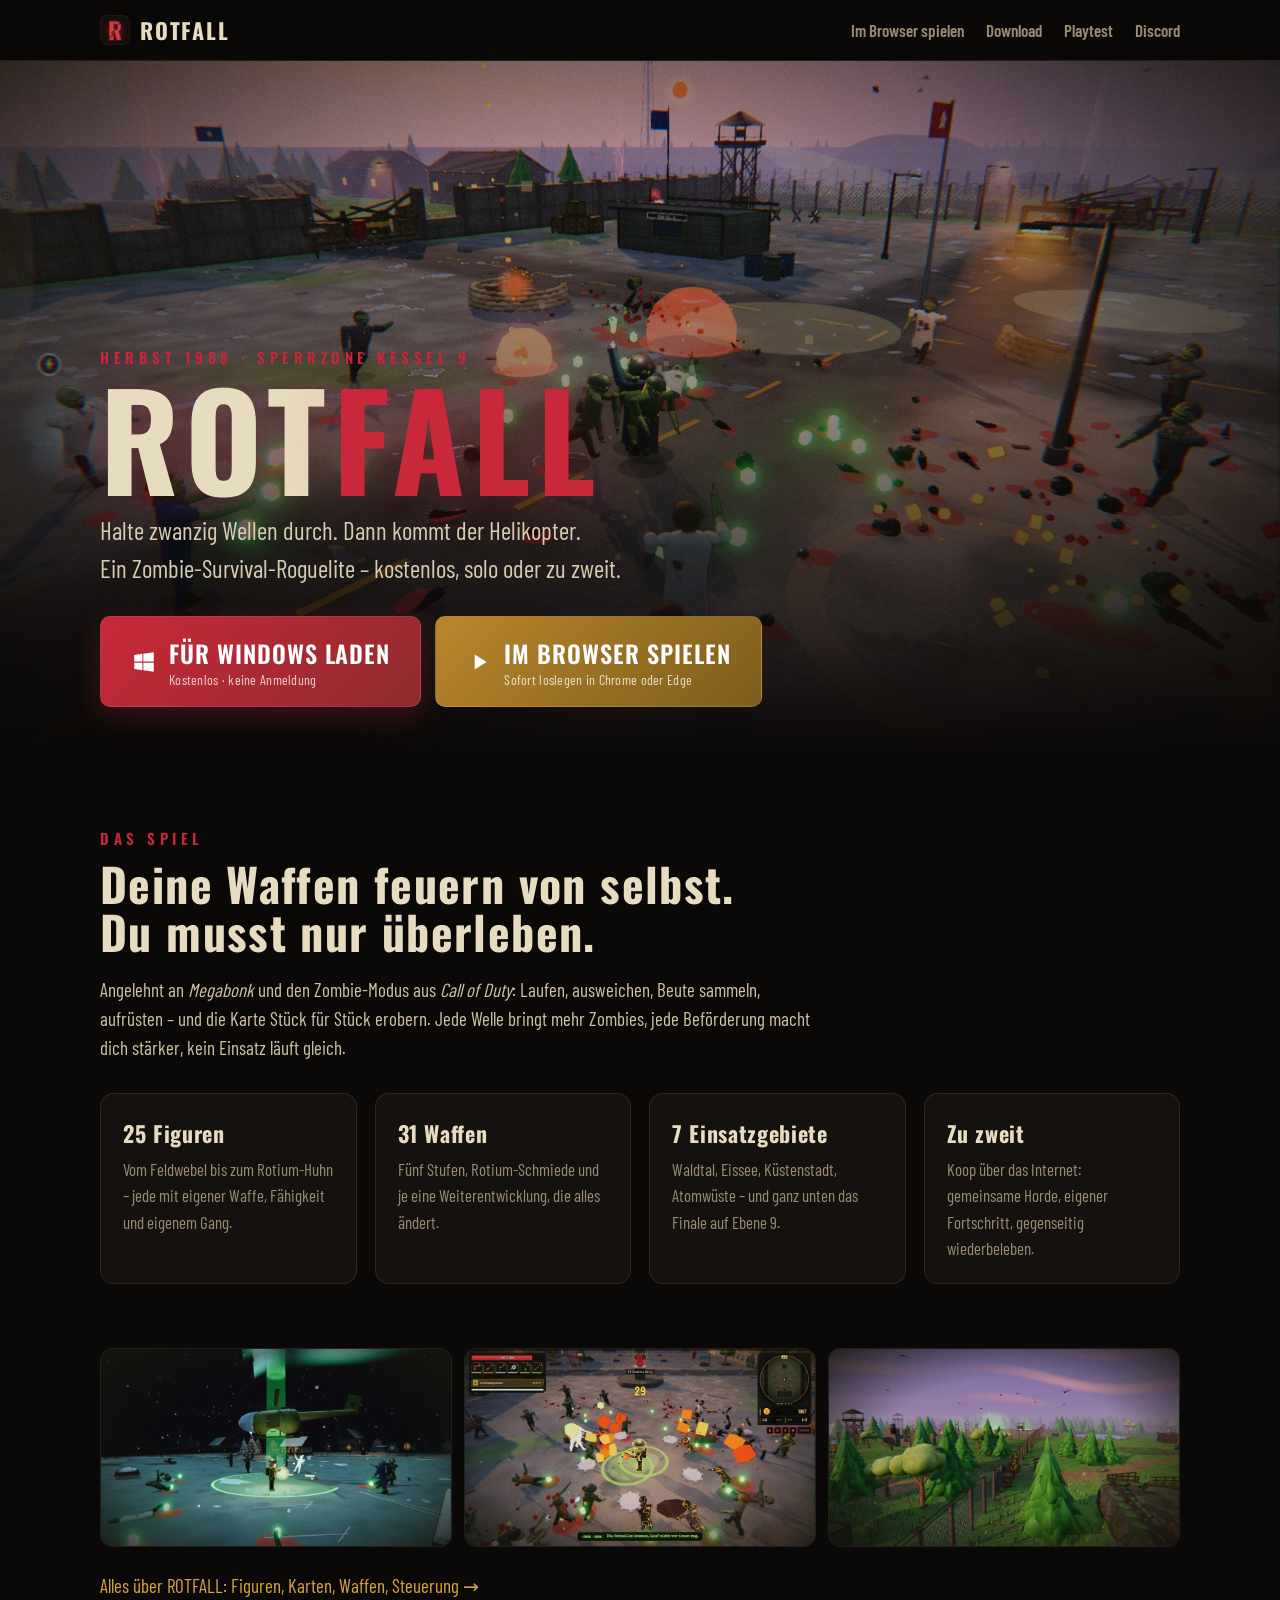
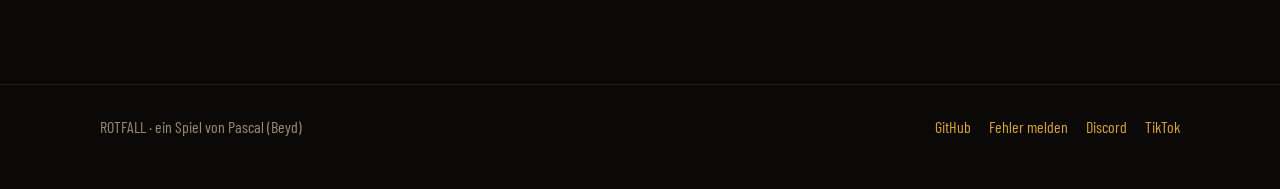
==== index.html @ 75b45760 "ROTFALL v3.0: neue Readme, Startseite, Download-Seite /release/, Testversion auf Godot [skip ci]" ====
<!DOCTYPE html>
<html lang="de">
<head>
<meta charset="utf-8">
<meta name="viewport" content="width=device-width, initial-scale=1">
<title>ROTFALL – Zombie-Survival-Roguelite · Kalter Krieg 1968</title>
<meta name="description" content="Kostenloses 3D-Zombie-Survival-Roguelite im Kalten Krieg 1968. Halte zwanzig Wellen durch. Dann kommt der Helikopter. Für Windows und im Browser.">
<meta property="og:title" content="ROTFALL">
<meta property="og:description" content="Halte zwanzig Wellen durch. Dann kommt der Helikopter. Kostenlos für Windows und im Browser.">
<meta property="og:image" content="https://beydo7.github.io/rotfall-releases/media/site/hero.jpg">
<link rel="icon" href="media/site/icon.png">
<link rel="stylesheet" href="media/site/site.css">
</head>
<body>
<header class="top"><div class="wrap">
  <a class="brand" href="./"><img src="media/site/icon.png" alt="">ROTFALL</a>
  <nav>
    <a href="play/">Im Browser spielen</a>
    <a href="release/">Download</a>
    <a class="hide-s" href="test/">Playtest</a>
    <a href="https://discord.gg/6yuVzSg8vg">Discord</a>
  </nav>
</div></header>

<div class="hero">
  <img class="bg" src="media/site/hero.jpg" alt="">
  <div class="wrap">
    <div class="kicker">Herbst 1968 · Sperrzone Kessel 9</div>
    <div class="logo">ROT<b>FALL</b></div>
    <p class="tag">Halte zwanzig Wellen durch. Dann kommt der Helikopter.<br>Ein Zombie-Survival-Roguelite – kostenlos, solo oder zu zweit.</p>
    <div class="btns">
      <a class="btn red big" href="release/">
        <svg viewBox="0 0 24 24" fill="currentColor"><path d="M3 5.5 10.5 4.4v7.1H3V5.5zm0 13 7.5 1.1v-7H3v5.9zm8.4 1.2L21 21v-8.4h-9.6v7.1zm0-15.4v7.2H21V3l-9.6 1.3z"/></svg>
        <span>Für Windows laden<small>Kostenlos · keine Anmeldung</small></span>
      </a>
      <a class="btn gold big" href="play/">
        <svg viewBox="0 0 24 24" fill="currentColor"><path d="M8 5v14l11-7z"/></svg>
        <span>Im Browser spielen<small>Sofort loslegen in Chrome oder Edge</small></span>
      </a>
    </div>
  </div>
</div>

<section><div class="wrap">
  <div class="kicker">Das Spiel</div>
  <h2>Deine Waffen feuern von selbst.<br>Du musst nur überleben.</h2>
  <p class="lead">Angelehnt an <i>Megabonk</i> und den Zombie-Modus aus <i>Call of Duty</i>: Laufen, ausweichen, Beute sammeln, aufrüsten – und die Karte Stück für Stück erobern. Jede Welle bringt mehr Zombies, jede Beförderung macht dich stärker, kein Einsatz läuft gleich.</p>
  <div class="grid" style="margin-top:30px">
    <div class="card"><h3>25 Figuren</h3><p>Vom Feldwebel bis zum Rotium-Huhn – jede mit eigener Waffe, Fähigkeit und eigenem Gang.</p></div>
    <div class="card"><h3>31 Waffen</h3><p>Fünf Stufen, Rotium-Schmiede und je eine Weiterentwicklung, die alles ändert.</p></div>
    <div class="card"><h3>7 Einsatzgebiete</h3><p>Waldtal, Eissee, Küstenstadt, Atomwüste – und ganz unten das Finale auf Ebene 9.</p></div>
    <div class="card"><h3>Zu zweit</h3><p>Koop über das Internet: gemeinsame Horde, eigener Fortschritt, gegenseitig wiederbeleben.</p></div>
  </div>
</div></section>

<section style="padding-top:0"><div class="wrap">
  <div class="shots">
    <img src="media/site/shot-1.jpg" alt="Szene aus ROTFALL" loading="lazy">
    <img src="media/site/shot-2.jpg" alt="Szene aus ROTFALL" loading="lazy">
    <img src="media/site/shot-3.jpg" alt="Szene aus ROTFALL" loading="lazy">
  </div>
  <p style="margin-top:24px"><a href="https://github.com/beydo7/rotfall-releases#readme">Alles über ROTFALL: Figuren, Karten, Waffen, Steuerung →</a></p>
</div></section>

<footer><div class="wrap">
  <span>ROTFALL · ein Spiel von Pascal (Beyd)</span>
  <nav>
    <a href="https://github.com/beydo7/rotfall-releases">GitHub</a>
    <a href="https://github.com/beydo7/rotfall-releases/issues/new/choose">Fehler melden</a>
    <a href="https://discord.gg/6yuVzSg8vg">Discord</a>
    <a href="https://tiktok.com/@beydyoyo">TikTok</a>
  </nav>
</div></footer>
</body>
</html>
---- media/site/site.css ----
/* ROTFALL – gemeinsamer Stil der Seiten (Startseite, Download) */
@font-face { font-family: Oswald; font-weight: 600; font-display: swap; src: url(oswald-latin-600-normal.woff2) format("woff2"); }
@font-face { font-family: Oswald; font-weight: 700; font-display: swap; src: url(oswald-latin-700-normal.woff2) format("woff2"); }
@font-face { font-family: Barlow; font-weight: 400; font-display: swap; src: url(barlow-condensed-latin-400-normal.woff2) format("woff2"); }
@font-face { font-family: Barlow; font-weight: 600; font-display: swap; src: url(barlow-condensed-latin-600-normal.woff2) format("woff2"); }

:root {
  --bg: #0b0908; --panel: #15110e; --line: rgba(232, 220, 192, .1); --text: #e8dcc0; --mute: #9a8b74;
  --red: #c8283a; --red2: #8f2c2c; --gold: #d9a441; --blue: #2c5d84; --green: #3f7a3a;
}
* { box-sizing: border-box; }
html { scroll-behavior: smooth; }
body { margin: 0; background: var(--bg); color: var(--text); font: 400 19px/1.55 Barlow, "Arial Narrow", system-ui, sans-serif; -webkit-font-smoothing: antialiased; }
a { color: var(--gold); text-decoration: none; }
a:hover { text-decoration: underline; }
h1, h2, h3, .logo { font-family: Oswald, Impact, "Arial Narrow", sans-serif; font-weight: 700; letter-spacing: .03em; margin: 0; }
.wrap { width: min(1080px, 92vw); margin: 0 auto; }

/* Kopfzeile */
.top { position: sticky; top: 0; z-index: 5; backdrop-filter: blur(10px); background: rgba(11, 9, 8, .72); border-bottom: 1px solid var(--line); }
.top .wrap { display: flex; align-items: center; gap: 18px; height: 60px; }
.top .brand { display: flex; align-items: center; gap: 10px; color: var(--text); font: 700 22px Oswald, sans-serif; letter-spacing: .08em; }
.top .brand img { width: 30px; height: 30px; border-radius: 7px; }
.top nav { margin-left: auto; display: flex; gap: 22px; font-weight: 600; font-size: 17px; }
.top nav a { color: var(--mute); }
.top nav a:hover, .top nav a.on { color: var(--text); text-decoration: none; }

/* Hero */
.hero { position: relative; min-height: min(78vh, 720px); display: flex; align-items: flex-end; overflow: hidden; }
.hero img.bg { position: absolute; inset: 0; width: 100%; height: 100%; object-fit: cover; }
.hero::after { content: ""; position: absolute; inset: 0; background: linear-gradient(180deg, rgba(11,9,8,.15) 0%, rgba(11,9,8,.35) 45%, var(--bg) 100%); }
.hero .wrap { position: relative; z-index: 1; padding: 0 0 56px; }
.logo { font-size: clamp(64px, 12vw, 132px); line-height: .9; letter-spacing: .05em; text-shadow: 0 0 60px rgba(200, 40, 58, .35); }
.logo b { color: var(--red); font-weight: inherit; }
.tag { margin: 14px 0 28px; font-size: clamp(19px, 2.4vw, 25px); color: #d8cbb0; max-width: 640px; }

/* Knöpfe */
.btns { display: flex; flex-wrap: wrap; gap: 14px; }
.btn { display: inline-flex; align-items: center; gap: 12px; padding: 14px 24px; border-radius: 10px; font: 600 20px Oswald, sans-serif;
  letter-spacing: .04em; color: #fff; text-transform: uppercase; border: 1px solid rgba(255,255,255,.08); transition: transform .15s, filter .15s; }
.btn:hover { text-decoration: none; transform: translateY(-2px); filter: brightness(1.12); }
.btn small { display: block; font: 400 14px Barlow, sans-serif; letter-spacing: .02em; text-transform: none; opacity: .8; }
.btn svg { width: 26px; height: 26px; flex: none; }
.btn.red { background: linear-gradient(135deg, var(--red), var(--red2)); box-shadow: 0 8px 28px rgba(200, 40, 58, .25); }
.btn.gold { background: linear-gradient(135deg, #b8862c, #7e5d1b); }
.btn.ghost { background: rgba(255,255,255,.04); color: var(--text); }
.btn.big { padding: 18px 30px; font-size: 24px; }
.btn.off { opacity: .5; pointer-events: none; }

/* Abschnitte */
section { padding: 64px 0; }
.kicker { font: 600 15px Oswald, sans-serif; letter-spacing: .3em; text-transform: uppercase; color: var(--red); margin-bottom: 10px; }
h2 { font-size: clamp(32px, 4.4vw, 46px); line-height: 1.05; margin-bottom: 18px; }
.lead { color: #cfc2a6; max-width: 720px; }
.grid { display: grid; gap: 18px; grid-template-columns: repeat(auto-fit, minmax(240px, 1fr)); }
.card { background: var(--panel); border: 1px solid var(--line); border-radius: 14px; padding: 22px; }
.card h3 { font-size: 22px; margin-bottom: 6px; }
.card p { margin: 0; color: var(--mute); font-size: 17px; }
.shots { display: grid; gap: 12px; grid-template-columns: repeat(auto-fit, minmax(300px, 1fr)); }
.shots img { width: 100%; border-radius: 12px; border: 1px solid var(--line); display: block; }
.steps { counter-reset: s; display: grid; gap: 14px; grid-template-columns: repeat(auto-fit, minmax(230px, 1fr)); }
.steps .card { position: relative; padding-top: 50px; }
.steps .card::before { counter-increment: s; content: counter(s); position: absolute; top: 16px; left: 22px; font: 700 26px Oswald, sans-serif; color: var(--red); }
table.spec { width: 100%; border-collapse: collapse; font-size: 17px; }
table.spec th, table.spec td { text-align: left; padding: 10px 12px; border-bottom: 1px solid var(--line); vertical-align: top; }
table.spec th { font: 600 15px Oswald, sans-serif; letter-spacing: .12em; text-transform: uppercase; color: var(--mute); }
table.spec td:first-child { color: var(--mute); white-space: nowrap; }
.notes { font-size: 17px; color: #cfc2a6; }
.notes h1, .notes h2, .notes h3 { font-size: 24px; margin: 22px 0 8px; }
.notes ul { padding-left: 22px; margin: 6px 0; }
.pill { display: inline-block; padding: 3px 10px; border-radius: 99px; font-size: 14px; background: rgba(255,255,255,.06); color: var(--mute); margin-right: 6px; }
footer { border-top: 1px solid var(--line); padding: 30px 0 50px; color: var(--mute); font-size: 16px; }
footer .wrap { display: flex; flex-wrap: wrap; gap: 20px; justify-content: space-between; }
footer nav { display: flex; gap: 18px; }
@media (max-width: 640px) { .top nav { gap: 14px; font-size: 15px; } .top nav .hide-s { display: none; } }
@media (prefers-reduced-motion: reduce) { * { transition: none !important; scroll-behavior: auto !important; } }
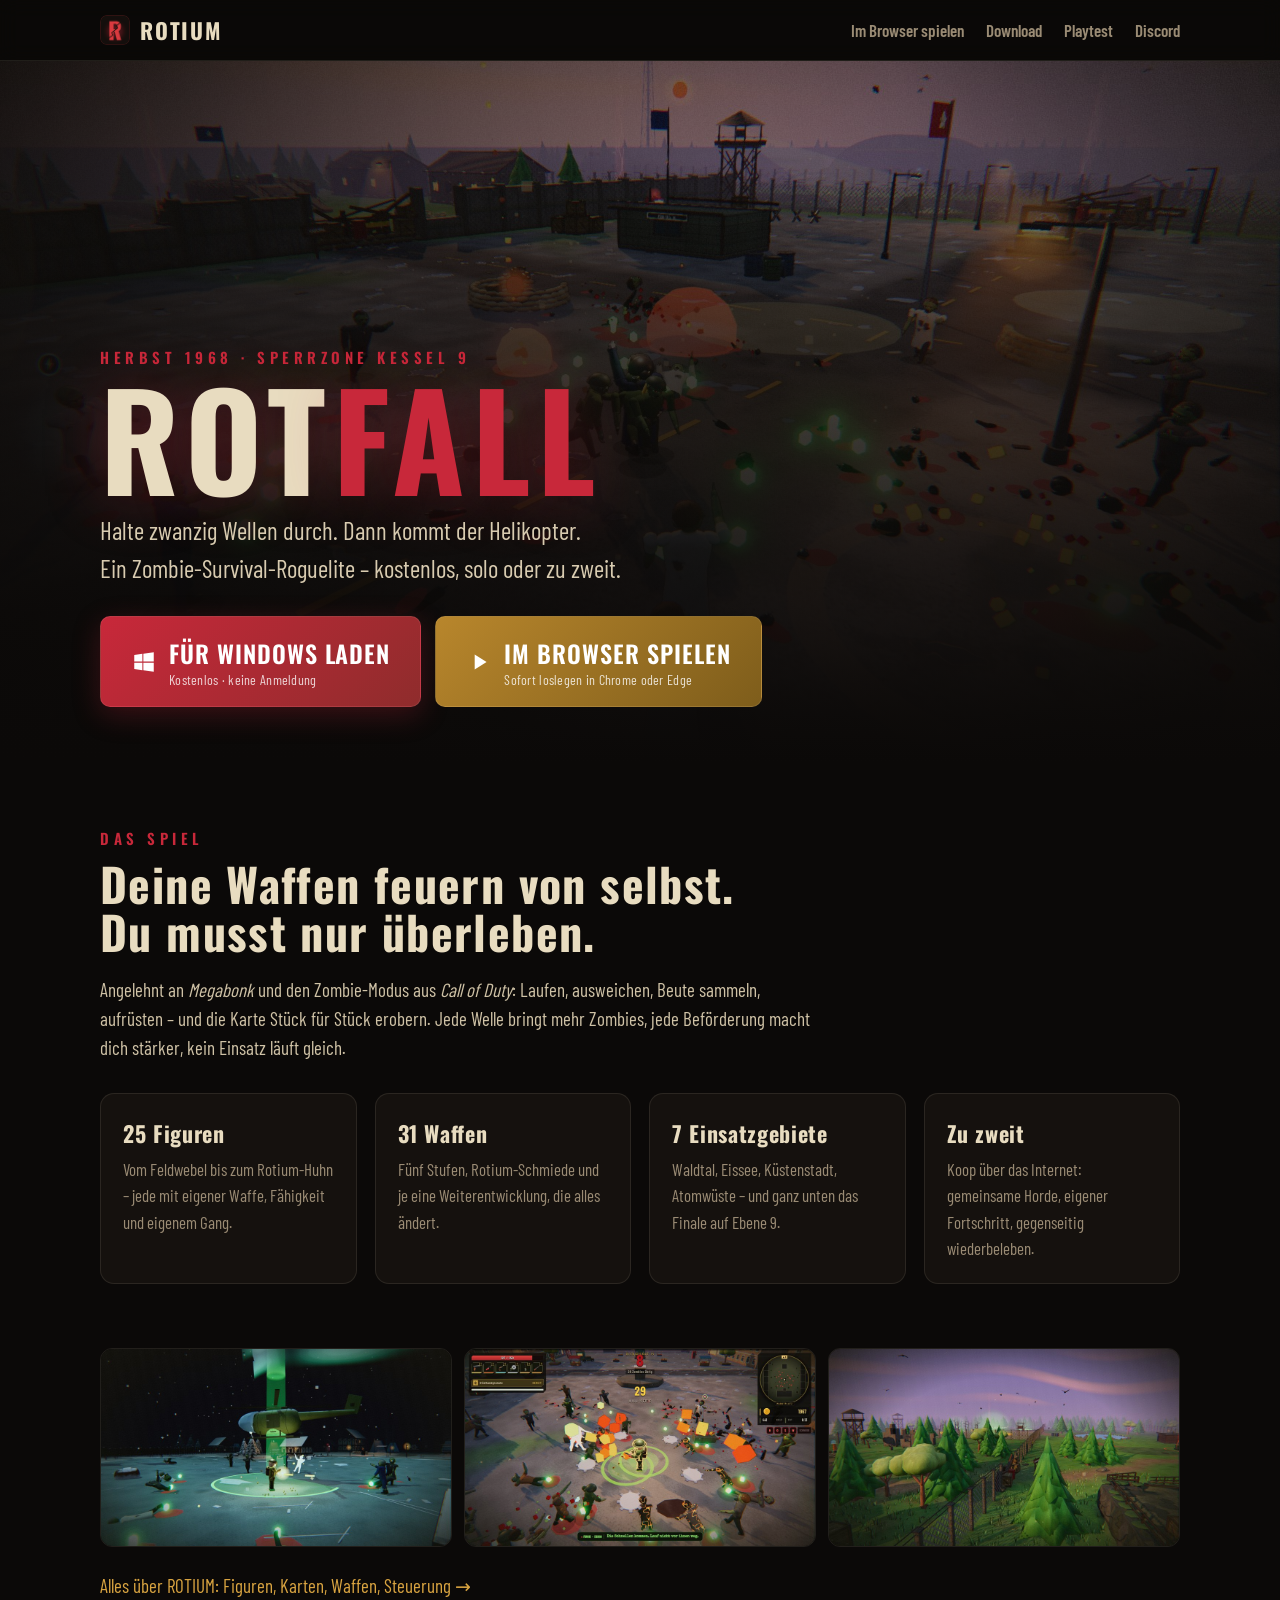
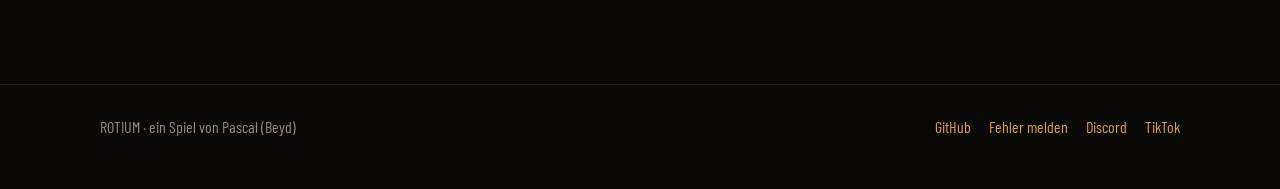
==== commit 097bacc6: "Umbenennung ROTFALL → ROTIUM: Seiten, README, Titelbild, Vorlagen, Discord-Funker Co-Authored-By: Cl" ====
--- a/index.html
+++ b/index.html
@@ -3,17 +3,17 @@
 <head>
 <meta charset="utf-8">
 <meta name="viewport" content="width=device-width, initial-scale=1">
-<title>ROTFALL – Zombie-Survival-Roguelite · Kalter Krieg 1968</title>
+<title>ROTIUM – Zombie-Survival-Roguelite · Kalter Krieg 1968</title>
 <meta name="description" content="Kostenloses 3D-Zombie-Survival-Roguelite im Kalten Krieg 1968. Halte zwanzig Wellen durch. Dann kommt der Helikopter. Für Windows und im Browser.">
-<meta property="og:title" content="ROTFALL">
+<meta property="og:title" content="ROTIUM">
 <meta property="og:description" content="Halte zwanzig Wellen durch. Dann kommt der Helikopter. Kostenlos für Windows und im Browser.">
-<meta property="og:image" content="https://beydo7.github.io/rotfall-releases/media/site/hero.jpg">
+<meta property="og:image" content="https://beydo7.github.io/rotium-releases/media/site/hero.jpg">
 <link rel="icon" href="media/site/icon.png">
 <link rel="stylesheet" href="media/site/site.css">
 </head>
 <body>
 <header class="top"><div class="wrap">
-  <a class="brand" href="./"><img src="media/site/icon.png" alt="">ROTFALL</a>
+  <a class="brand" href="./"><img src="media/site/icon.png" alt="">ROTIUM</a>
   <nav>
     <a href="play/">Im Browser spielen</a>
     <a href="release/">Download</a>
@@ -55,18 +55,18 @@
 
 <section style="padding-top:0"><div class="wrap">
   <div class="shots">
-    <img src="media/site/shot-1.jpg" alt="Szene aus ROTFALL" loading="lazy">
-    <img src="media/site/shot-2.jpg" alt="Szene aus ROTFALL" loading="lazy">
-    <img src="media/site/shot-3.jpg" alt="Szene aus ROTFALL" loading="lazy">
+    <img src="media/site/shot-1.jpg" alt="Szene aus ROTIUM" loading="lazy">
+    <img src="media/site/shot-2.jpg" alt="Szene aus ROTIUM" loading="lazy">
+    <img src="media/site/shot-3.jpg" alt="Szene aus ROTIUM" loading="lazy">
   </div>
-  <p style="margin-top:24px"><a href="https://github.com/beydo7/rotfall-releases#readme">Alles über ROTFALL: Figuren, Karten, Waffen, Steuerung →</a></p>
+  <p style="margin-top:24px"><a href="https://github.com/beydo7/rotium-releases#readme">Alles über ROTIUM: Figuren, Karten, Waffen, Steuerung →</a></p>
 </div></section>
 
 <footer><div class="wrap">
-  <span>ROTFALL · ein Spiel von Pascal (Beyd)</span>
+  <span>ROTIUM · ein Spiel von Pascal (Beyd)</span>
   <nav>
-    <a href="https://github.com/beydo7/rotfall-releases">GitHub</a>
-    <a href="https://github.com/beydo7/rotfall-releases/issues/new/choose">Fehler melden</a>
+    <a href="https://github.com/beydo7/rotium-releases">GitHub</a>
+    <a href="https://github.com/beydo7/rotium-releases/issues/new/choose">Fehler melden</a>
     <a href="https://discord.gg/6yuVzSg8vg">Discord</a>
     <a href="https://tiktok.com/@beydyoyo">TikTok</a>
   </nav>
--- a/media/site/site.css
+++ b/media/site/site.css
@@ -1,4 +1,4 @@
-/* ROTFALL – gemeinsamer Stil der Seiten (Startseite, Download) */
+/* ROTIUM – gemeinsamer Stil der Seiten (Startseite, Download) */
 @font-face { font-family: Oswald; font-weight: 600; font-display: swap; src: url(oswald-latin-600-normal.woff2) format("woff2"); }
 @font-face { font-family: Oswald; font-weight: 700; font-display: swap; src: url(oswald-latin-700-normal.woff2) format("woff2"); }
 @font-face { font-family: Barlow; font-weight: 400; font-display: swap; src: url(barlow-condensed-latin-400-normal.woff2) format("woff2"); }
@@ -28,7 +28,7 @@
 /* Hero */
 .hero { position: relative; min-height: min(78vh, 720px); display: flex; align-items: flex-end; overflow: hidden; }
 .hero img.bg { position: absolute; inset: 0; width: 100%; height: 100%; object-fit: cover; }
-.hero::after { content: ""; position: absolute; inset: 0; background: linear-gradient(180deg, rgba(11,9,8,.15) 0%, rgba(11,9,8,.35) 45%, var(--bg) 100%); }
+.hero::after { content: ""; position: absolute; inset: 0; background: linear-gradient(180deg, rgba(11,9,8,.25) 0%, rgba(11,9,8,.7) 40%, rgba(11,9,8,.88) 70%, var(--bg) 100%), linear-gradient(90deg, rgba(11,9,8,.6), transparent 70%); }
 .hero .wrap { position: relative; z-index: 1; padding: 0 0 56px; }
 .logo { font-size: clamp(64px, 12vw, 132px); line-height: .9; letter-spacing: .05em; text-shadow: 0 0 60px rgba(200, 40, 58, .35); }
 .logo b { color: var(--red); font-weight: inherit; }
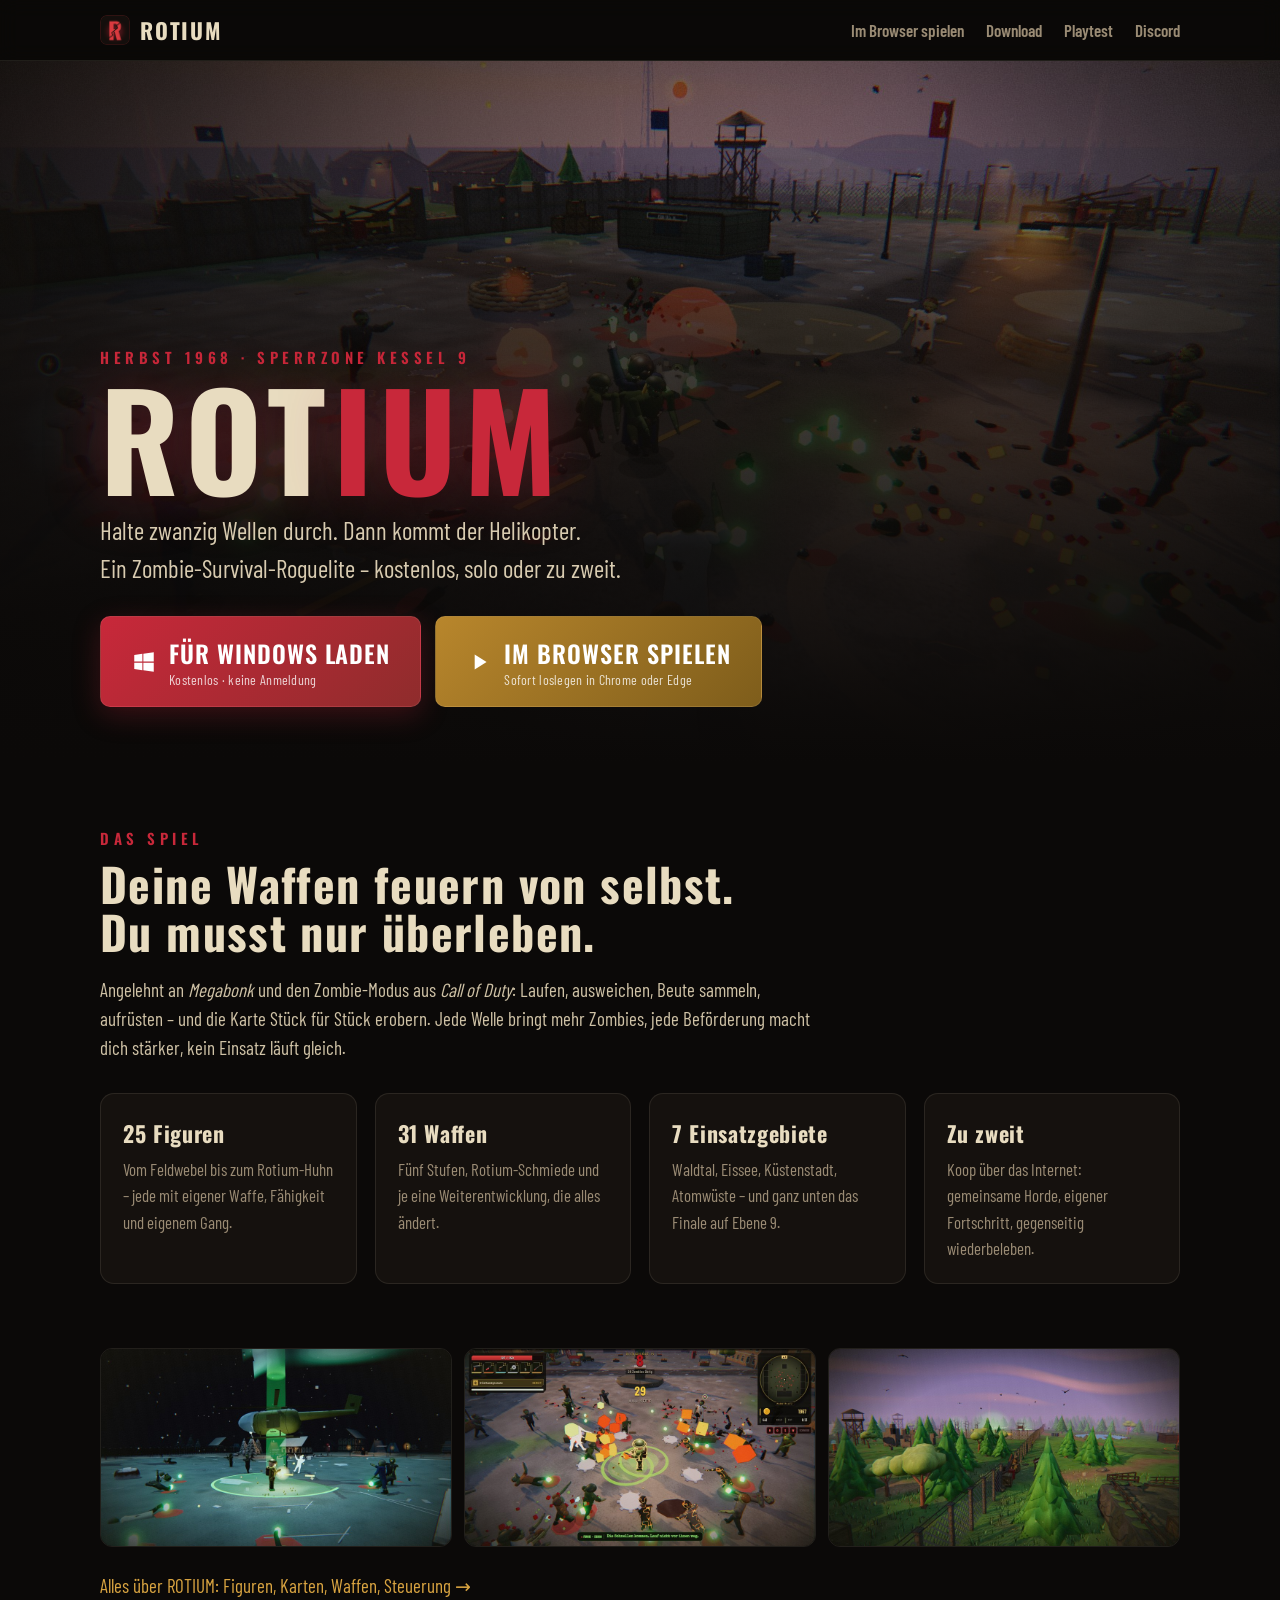
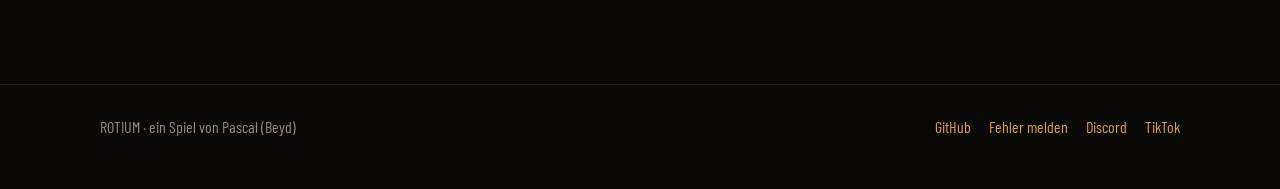
==== commit 553794cf: "Restliche ROTFALL-Schriftzüge (Startseite, Ladebildschirm) → ROTIUM, alte ungenutzte Bilder entfernt" ====
--- a/index.html
+++ b/index.html
@@ -26,7 +26,7 @@
   <img class="bg" src="media/site/hero.jpg" alt="">
   <div class="wrap">
     <div class="kicker">Herbst 1968 · Sperrzone Kessel 9</div>
-    <div class="logo">ROT<b>FALL</b></div>
+    <div class="logo">ROT<b>IUM</b></div>
     <p class="tag">Halte zwanzig Wellen durch. Dann kommt der Helikopter.<br>Ein Zombie-Survival-Roguelite – kostenlos, solo oder zu zweit.</p>
     <div class="btns">
       <a class="btn red big" href="release/">
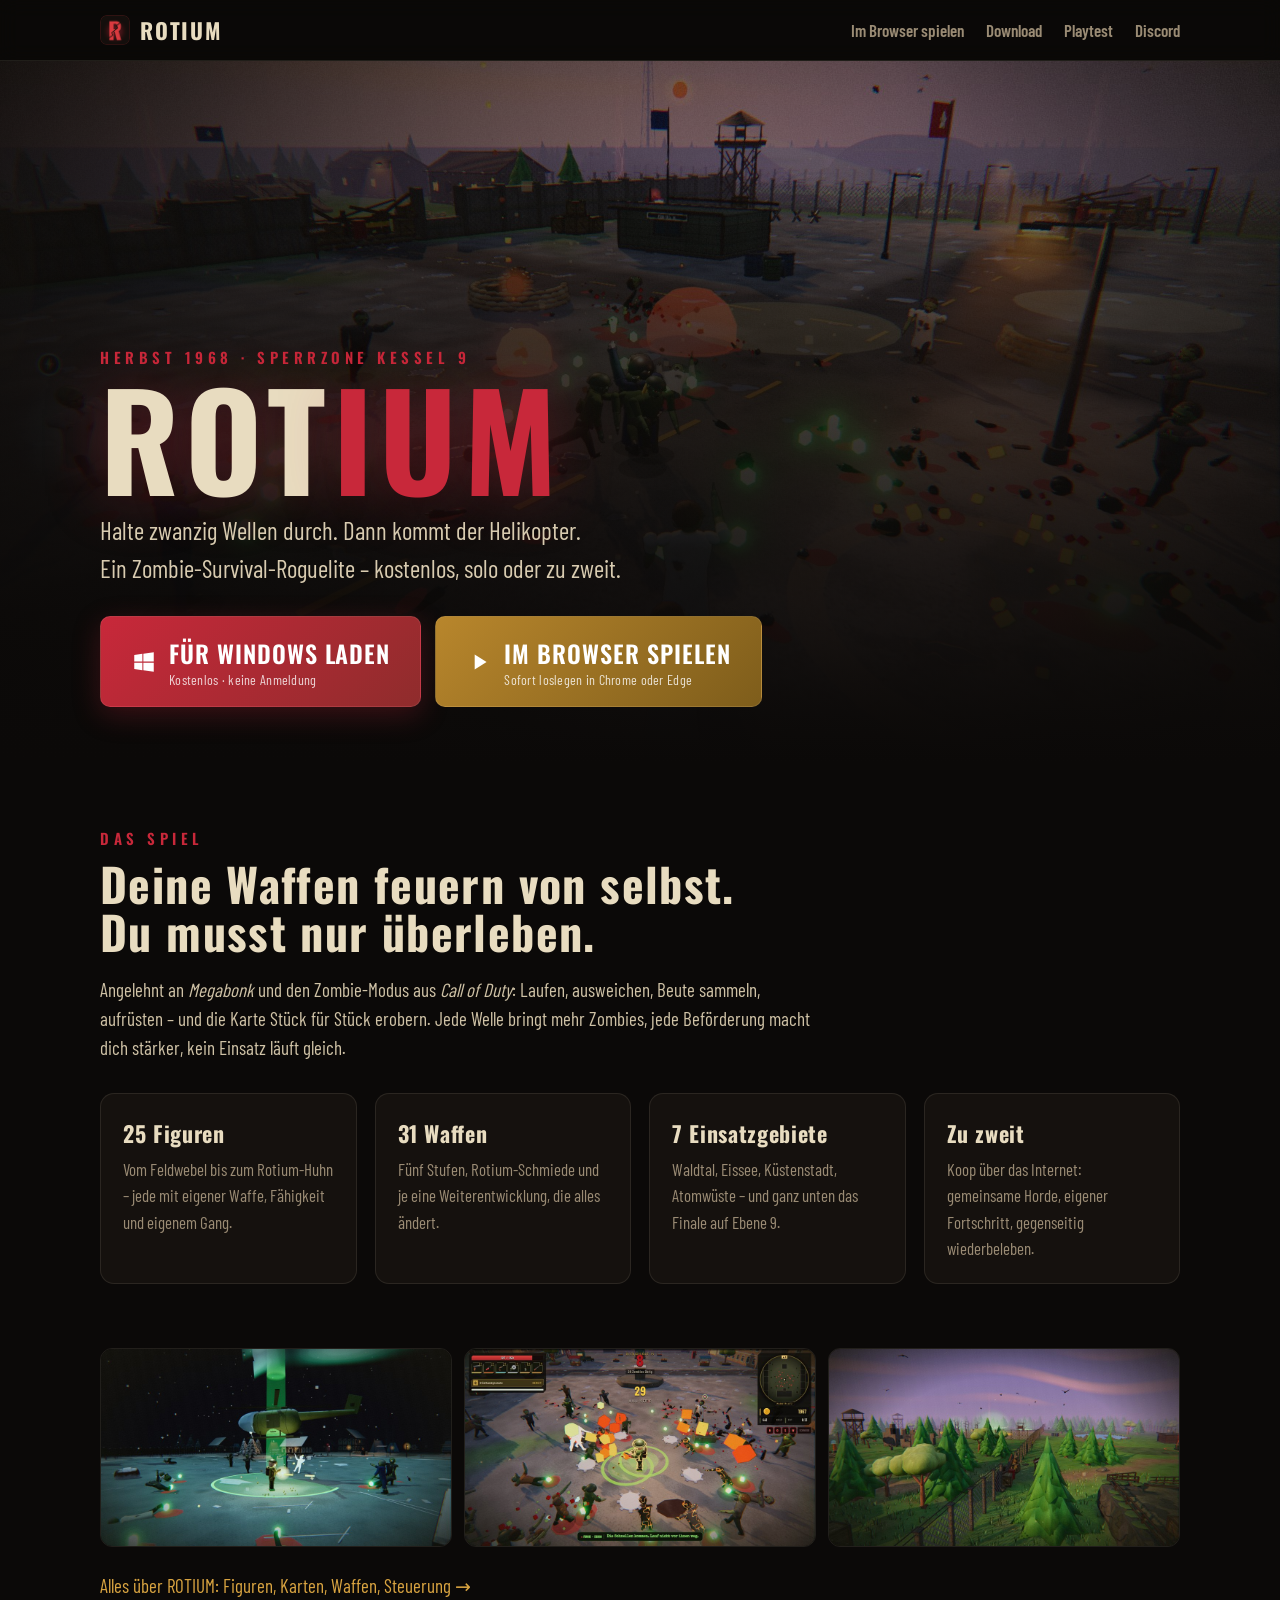
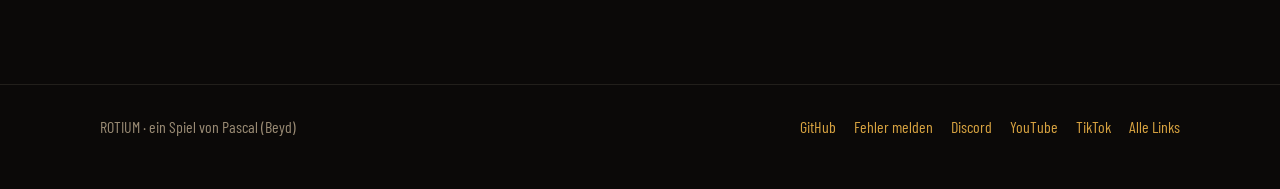
==== commit dece0fbd: "Linkseite links/ (Spielen, Download, itch.io, Discord, YouTube, TikTok, neueste Videos), Funker schr" ====
--- a/index.html
+++ b/index.html
@@ -68,7 +68,9 @@
     <a href="https://github.com/beydo7/rotium-releases">GitHub</a>
     <a href="https://github.com/beydo7/rotium-releases/issues/new/choose">Fehler melden</a>
     <a href="https://discord.gg/6yuVzSg8vg">Discord</a>
-    <a href="https://tiktok.com/@beydyoyo">TikTok</a>
+    <a href="https://www.youtube.com/@beydo7">YouTube</a>
+    <a href="https://www.tiktok.com/@rotium_game">TikTok</a>
+    <a href="links/">Alle Links</a>
   </nav>
 </div></footer>
 </body>
